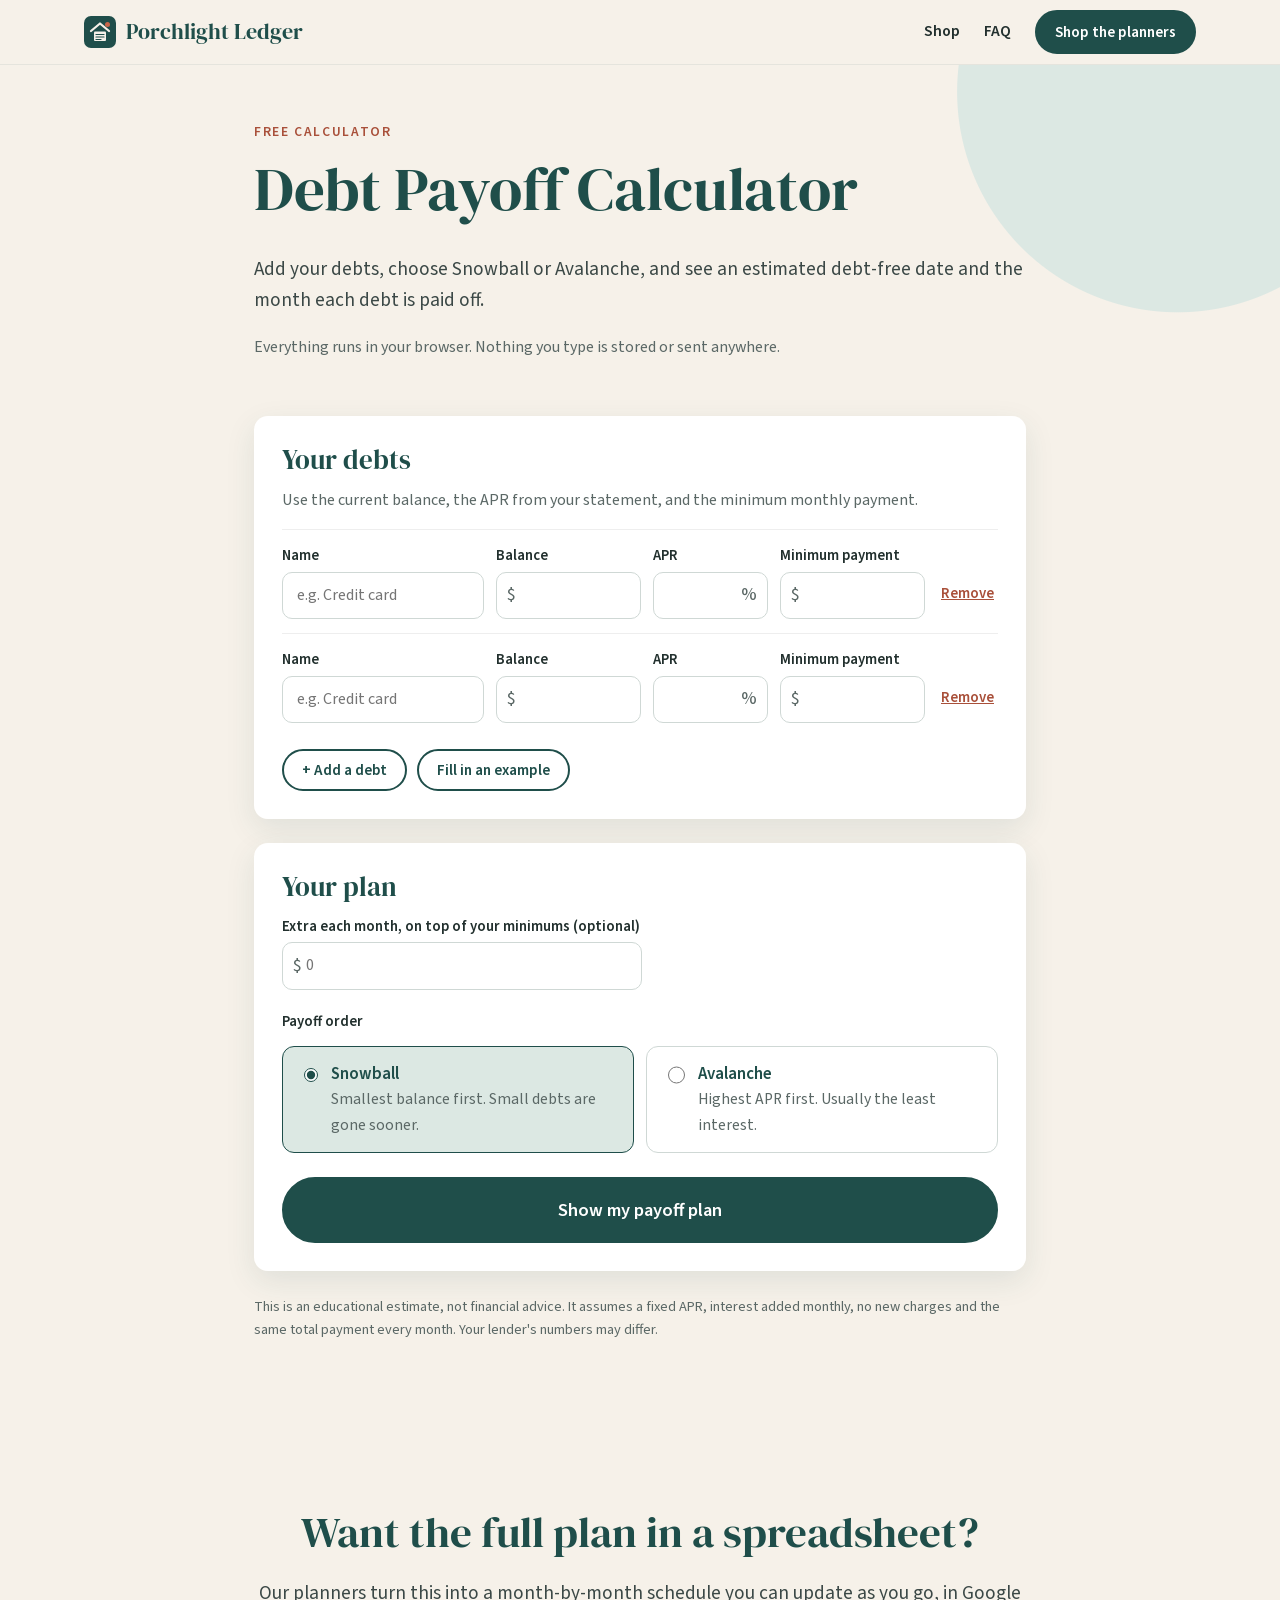
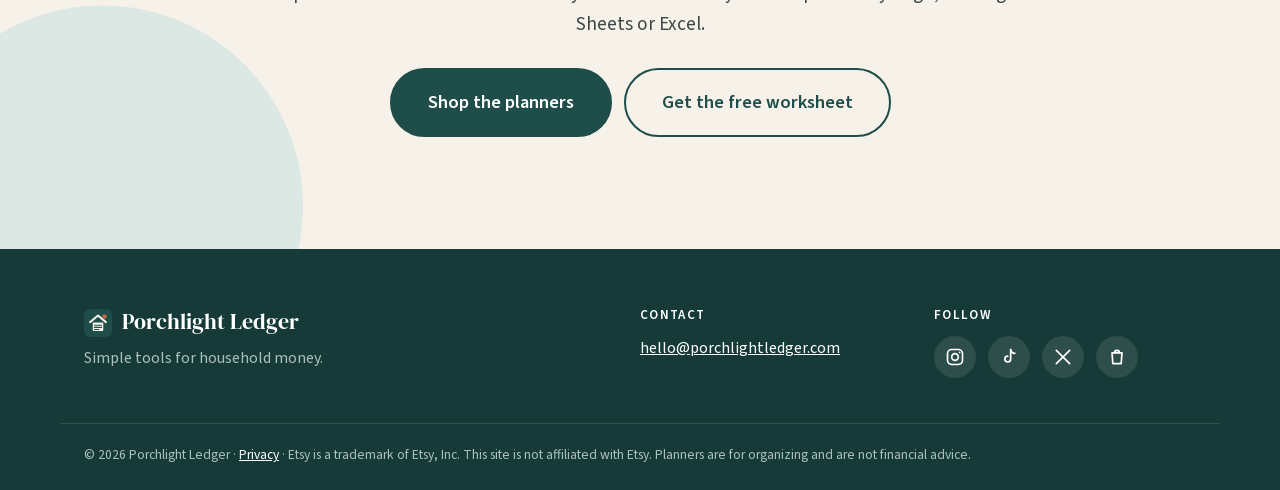
==== debt-planner/index.html @ ab299b79 "Add debt payoff calculator page (preview only, noindex, not linked) with tests" ====
<!doctype html>
<html lang="en">
<head>
<meta charset="utf-8">
<meta name="viewport" content="width=device-width, initial-scale=1">
<meta name="robots" content="noindex, nofollow">
<title>Free Debt Payoff Calculator: Snowball or Avalanche | Porchlight Ledger</title>
<meta name="description" content="Add your debts, pick Snowball or Avalanche, and see an estimated debt-free date, interest saved and the month each debt is paid off. Runs in your browser; nothing is stored or sent.">
<meta name="theme-color" content="#1F4E4A">
<link rel="icon" href="../favicon.svg" type="image/svg+xml">
<link rel="icon" href="../favicon.ico" sizes="32x32">
<link rel="apple-touch-icon" href="../apple-touch-icon.png">
<meta property="og:type" content="website">
<meta property="og:site_name" content="Porchlight Ledger">
<meta property="og:title" content="Free Debt Payoff Calculator | Porchlight Ledger">
<meta property="og:description" content="See an estimated debt-free date with the Snowball or Avalanche method. Runs in your browser; nothing is stored or sent.">
<meta property="og:image" content="https://porchlightledger.com/img/og-image.jpg">
<meta name="twitter:card" content="summary_large_image">
<link rel="preload" href="../fonts/dm-serif-display.woff" as="font" type="font/woff" crossorigin>
<link rel="stylesheet" href="../styles.css">
<link rel="stylesheet" href="planner.css">
</head>
<body>
<a class="skip" href="#main">Skip to content</a>
<header class="site-header">
  <div class="wrap nav">
    <a class="brand" href="../" aria-label="Porchlight Ledger home"><img src="../favicon.svg" alt="" width="32" height="32"> Porchlight Ledger</a>
    <nav aria-label="Main">
      <a href="../#shop">Shop</a>
      <a href="../#faq">FAQ</a>
      <a class="btn btn-small" href="https://www.etsy.com/shop/PorchlightLedger" target="_blank" rel="noopener">Shop the planners</a>
    </nav>
  </div>
</header>

<main id="main">
<section class="dp-hero">
  <div class="wrap narrow">
    <p class="eyebrow">Free calculator</p>
    <h1>Debt Payoff Calculator</h1>
    <p class="lead">Add your debts, choose Snowball or Avalanche, and see an estimated debt-free date and the month each debt is paid off.</p>
    <p class="muted dp-privacy">Everything runs in your browser. Nothing you type is stored or sent anywhere.</p>
  </div>
</section>

<section class="dp-tool">
  <div class="wrap narrow">
    <form id="dp-form" novalidate>
      <fieldset class="dp-card">
        <legend><h2>Your debts</h2></legend>
        <p class="muted dp-help">Use the current balance, the APR from your statement, and the minimum monthly payment.</p>
        <div id="dp-errors" class="dp-errors" role="alert" tabindex="-1" hidden></div>
        <div id="dp-rows"></div>
        <div class="dp-row-actions">
          <button type="button" class="btn btn-ghost btn-small" id="dp-add">+ Add a debt</button>
          <button type="button" class="btn btn-ghost btn-small" id="dp-example">Fill in an example</button>
        </div>
      </fieldset>

      <fieldset class="dp-card">
        <legend><h2>Your plan</h2></legend>
        <div class="dp-field dp-extra">
          <label for="dp-extra">Extra each month, on top of your minimums (optional)</label>
          <div class="dp-money"><span aria-hidden="true">$</span><input id="dp-extra" name="extra" type="number" inputmode="decimal" min="0" step="0.01" placeholder="0"></div>
          <p class="dp-err" id="dp-extra-err" hidden></p>
        </div>
        <div class="dp-methods" role="radiogroup" aria-labelledby="dp-method-label">
          <p id="dp-method-label" class="dp-label">Payoff order</p>
          <label class="dp-method"><input type="radio" name="method" value="snowball" checked> <span><strong>Snowball</strong><br>Smallest balance first. Small debts are gone sooner.</span></label>
          <label class="dp-method"><input type="radio" name="method" value="avalanche"> <span><strong>Avalanche</strong><br>Highest APR first. Usually the least interest.</span></label>
        </div>
        <button type="submit" class="btn btn-big dp-submit">Show my payoff plan</button>
      </fieldset>
    </form>

    <div id="dp-results" class="dp-results" aria-live="polite" tabindex="-1"></div>
    <p class="fine-print">This is an educational estimate, not financial advice. It assumes a fixed APR, interest added monthly, no new charges and the same total payment every month. Your lender's numbers may differ.</p>
  </div>
</section>

<section class="final">
  <div class="wrap narrow center">
    <h2>Want the full plan in a spreadsheet?</h2>
    <p class="lead">Our planners turn this into a month-by-month schedule you can update as you go, in Google Sheets or Excel.</p>
    <div class="cta-row dp-cta">
      <a class="btn btn-big" href="https://www.etsy.com/shop/PorchlightLedger" target="_blank" rel="noopener">Shop the planners</a>
      <a class="btn btn-ghost btn-big" href="https://porchlight-ledger.kit.com/16208810d1" target="_blank" rel="noopener">Get the free worksheet</a>
    </div>
  </div>
</section>
</main>

<footer class="site-footer">
  <div class="wrap foot-grid">
    <div>
      <p class="brand"><img src="../favicon.svg" alt="" width="28" height="28"> Porchlight Ledger</p>
      <p class="muted-light">Simple tools for household money.</p>
    </div>
    <div>
      <p class="foot-h">Contact</p>
      <p><a href="mailto:hello@porchlightledger.com">hello@porchlightledger.com</a></p>
    </div>
    <div>
      <p class="foot-h">Follow</p>
      <ul class="social">
        <li><a href="https://www.instagram.com/porchlightledger/" target="_blank" rel="noopener" aria-label="Instagram"><svg viewBox="0 0 24 24" aria-hidden="true"><rect x="3" y="3" width="18" height="18" rx="5"/><circle cx="12" cy="12" r="4"/><circle cx="17.5" cy="6.5" r="1" class="fill"/></svg></a></li>
        <li><a href="https://www.tiktok.com/@joshuawildman4" target="_blank" rel="noopener" aria-label="TikTok"><svg viewBox="0 0 24 24" aria-hidden="true"><path d="M14 3v11.5a3.5 3.5 0 1 1-3.5-3.5"/><path d="M14 3c.5 2.8 2.4 4.5 5 4.7"/></svg></a></li>
        <li><a href="https://x.com/JoshuaWildman7" target="_blank" rel="noopener" aria-label="X"><svg viewBox="0 0 24 24" aria-hidden="true"><path d="M4 4l16 16M20 4L4 20"/></svg></a></li>
        <li><a href="https://www.etsy.com/shop/PorchlightLedger" target="_blank" rel="noopener" aria-label="Etsy shop"><svg viewBox="0 0 24 24" aria-hidden="true"><path d="M6 7h12l-1 13H7z"/><path d="M9 7a3 3 0 0 1 6 0"/></svg></a></li>
      </ul>
    </div>
  </div>
  <div class="wrap foot-bottom">
    <p>© 2026 Porchlight Ledger · <a href="../privacy.html">Privacy</a> · Etsy is a trademark of Etsy, Inc. This site is not affiliated with Etsy. Planners are for organizing and are not financial advice.</p>
  </div>
</footer>
<script src="payoff.js"></script>
<script src="planner.js"></script>
</body>
</html>
---- styles.css ----
@font-face{font-family:"DM Serif Display";src:url(fonts/dm-serif-display.woff) format("woff");font-display:swap}
@font-face{font-family:"Source Sans Pro";src:url(fonts/source-sans-400.woff) format("woff");font-weight:400;font-display:swap}
@font-face{font-family:"Source Sans Pro";src:url(fonts/source-sans-600.woff) format("woff");font-weight:600;font-display:swap}
:root{--teal:#1F4E4A;--teal-d:#163a37;--sage:#DCE8E3;--sand:#F6F1E9;--terra:#C8664B;--terra-d:#ad5239;--terra-text:#A9503A;--ink:#22302e;--muted:#5b6866;--white:#fff;--r:14px;--shadow:0 10px 30px rgba(31,78,74,.10)}
*{box-sizing:border-box}
html{scroll-behavior:smooth;scroll-padding-top:72px}
body{margin:0;font:400 18px/1.6 "Source Sans Pro",system-ui,-apple-system,"Segoe UI",Arial,sans-serif;color:var(--ink);background:var(--sand)}
img{max-width:100%;height:auto;display:block}
a{color:var(--teal)}
h1,h2,h3,h4{font-family:"DM Serif Display",Georgia,serif;font-weight:400;color:var(--teal);line-height:1.15;margin:0 0 .5em}
h1{font-size:clamp(2.4rem,5.5vw,3.8rem)}
h2{font-size:clamp(1.9rem,4vw,2.7rem)}
h3{font-size:1.35rem}
p{margin:0 0 1em}
.wrap{max-width:1160px;margin:0 auto;padding:0 24px}
.narrow{max-width:820px}
.center{text-align:center}
.muted{color:var(--muted)}
section{padding:88px 0}
.skip{position:absolute;left:-999px}.skip:focus{left:16px;top:16px;background:#fff;padding:8px 12px;z-index:99}
.sr{position:absolute;width:1px;height:1px;overflow:hidden;clip:rect(0 0 0 0)}
.eyebrow{font-weight:600;letter-spacing:.12em;text-transform:uppercase;color:var(--terra-text);font-size:.85rem;margin-bottom:.8em}
.eyebrow.light{color:#f3c7b8}
.lead{font-size:1.2rem;color:#3b4846}
.section-lead{font-size:1.15rem;color:var(--muted);max-width:640px;margin-bottom:40px}
/* buttons */
.btn{display:inline-block;background:var(--teal);color:#fff;text-decoration:none;font-weight:600;padding:14px 26px;border-radius:999px;border:2px solid var(--teal);transition:background .2s,transform .2s;cursor:pointer;font-size:1rem;font-family:inherit}
.btn:hover{background:var(--teal-d);transform:translateY(-1px)}
.btn:focus-visible,input:focus-visible,a:focus-visible{outline:3px solid var(--terra);outline-offset:2px}
.btn-ghost{background:transparent;color:var(--teal)}
.btn-ghost:hover{background:var(--sage)}
.btn-warm{background:var(--terra);border-color:var(--terra)}
.btn-warm:hover{background:var(--terra-d)}
.btn-small{padding:8px 18px;font-size:.95rem}
.btn-big{padding:18px 36px;font-size:1.15rem}
/* header */
.site-header{position:sticky;top:0;z-index:10;background:rgba(246,241,233,.94);backdrop-filter:blur(8px);border-bottom:1px solid rgba(31,78,74,.08)}
.nav{display:flex;align-items:center;justify-content:space-between;height:64px}
.brand{display:flex;align-items:center;gap:10px;font-family:"DM Serif Display",Georgia,serif;font-size:1.35rem;color:var(--teal);text-decoration:none;margin:0}
nav{display:flex;align-items:center;gap:24px}
nav a:not(.btn){text-decoration:none;font-weight:600;font-size:.98rem;color:var(--ink)}
nav a:not(.btn):hover{color:var(--terra)}
/* hero */
.hero{padding:72px 0 88px;background:radial-gradient(circle at 92% 8%,var(--sage) 0 260px,transparent 261px)}
.hero-grid{display:grid;grid-template-columns:1.05fr 1fr;gap:56px;align-items:center}
.hero-img{border-radius:var(--r);box-shadow:var(--shadow)}
.cta-row{display:flex;flex-wrap:wrap;gap:12px;margin:28px 0 24px}
.ticks{list-style:none;padding:0;margin:0;display:flex;flex-wrap:wrap;gap:8px 22px;color:var(--muted);font-size:1rem}
.ticks li::before{content:"✓";color:var(--terra);font-weight:600;margin-right:6px}
/* problem */
.problem{background:#fff}
.problem .lead{max-width:700px}
.pain-grid{display:grid;grid-template-columns:repeat(3,1fr);gap:20px;margin:36px 0}
.pain{background:var(--sand);border-radius:var(--r);padding:24px;border-top:4px solid var(--terra)}
.pain h3{font-size:1.2rem}
.pain p{margin:0;color:var(--muted);font-size:1rem}
.bridge{font-family:"DM Serif Display",Georgia,serif;font-size:1.45rem;color:var(--teal);margin:0}
/* product cards */
.grid{display:grid;grid-template-columns:repeat(3,1fr);gap:28px}
.card{background:#fff;border-radius:var(--r);overflow:hidden;box-shadow:var(--shadow);display:flex;flex-direction:column;transition:transform .2s}
.card:hover{transform:translateY(-3px)}
.card img{aspect-ratio:4/3;object-fit:cover;width:100%}
.card-body{padding:20px 22px 22px;display:flex;flex-direction:column;flex:1}
.card-body p{color:var(--muted);font-size:1rem;flex:1}
.card-foot{display:flex;align-items:center;justify-content:space-between;gap:12px}
.price{font-weight:600;color:var(--terra-text);font-size:1.2rem}
.price.big{font-size:2.2rem;font-family:"DM Serif Display",Georgia,serif}
.more-title{margin:64px 0 20px;font-size:1.6rem}
.mini-grid{display:grid;grid-template-columns:repeat(4,1fr);gap:18px}
.mini{background:#fff;border-radius:12px;overflow:hidden;text-decoration:none;color:var(--ink);display:grid;grid-template-columns:1fr auto;align-items:center;gap:4px 10px;padding-bottom:14px;box-shadow:0 4px 14px rgba(31,78,74,.07)}
.mini img{grid-column:1/-1;aspect-ratio:4/3;object-fit:cover;width:100%;margin-bottom:8px}
.mini-name{padding-left:14px;font-weight:600;font-size:.95rem;line-height:1.3}
.mini .price{padding-right:14px;font-size:1rem}
.mini:hover .mini-name{color:var(--terra)}
/* bundle */
.bundle{background:var(--sage)}
.bundle-grid{display:grid;grid-template-columns:1fr 1fr;gap:56px;align-items:center}
.bundle img{border-radius:var(--r);box-shadow:var(--shadow);border:6px solid #fff}
.badge{display:inline-block;background:var(--terra-text);color:#fff;font-weight:600;font-size:.85rem;letter-spacing:.08em;text-transform:uppercase;padding:6px 14px;border-radius:999px}
.bundle .ticks{flex-direction:column;margin:0 0 20px;color:var(--ink)}
.bundle-price{display:flex;align-items:baseline;gap:14px;margin-bottom:20px}
.save{font-weight:600;color:var(--teal);background:#fff;padding:4px 12px;border-radius:999px;font-size:.95rem}
/* how */
.how h2{text-align:center}
.steps{list-style:none;padding:0;margin:40px 0 24px;display:grid;grid-template-columns:repeat(3,1fr);gap:28px;counter-reset:s}
.steps li{background:#fff;border-radius:var(--r);padding:32px 26px;box-shadow:var(--shadow);text-align:center}
.steps p{color:var(--muted);font-size:1rem;margin:0}
.num{display:inline-grid;place-items:center;width:48px;height:48px;border-radius:50%;background:var(--sage);color:var(--teal);font-family:"DM Serif Display",Georgia,serif;font-size:1.5rem;margin-bottom:14px}
.steps li:nth-child(3) .num{background:#fff3b0}
/* free */
.free{background:var(--teal);color:#e8f0ee}
.free h2{color:#fff}
.free-box{text-align:center}
.signup{display:flex;gap:10px;max-width:560px;margin:28px auto 14px}
.signup input{flex:1;min-width:0;padding:14px 20px;border-radius:999px;border:0;font:inherit;font-size:1rem}
.fine{font-size:.88rem;color:#b9cdc8}
.free a{color:#fff}
/* final */
.final{background:radial-gradient(circle at 8% 90%,var(--sage) 0 200px,transparent 201px)}
.final .lead{margin-bottom:28px}
/* footer */
.site-footer{background:var(--teal-d);color:#d5e2df;padding:56px 0 24px;font-size:1rem}
.site-footer a{color:#fff}
.site-footer .brand{color:#fff;margin-bottom:6px}
.foot-grid{display:grid;grid-template-columns:2fr 1fr 1fr;gap:32px}
.foot-h{font-weight:600;color:#fff;text-transform:uppercase;letter-spacing:.1em;font-size:.82rem;margin-bottom:10px}
.muted-light{color:#a9c0bb}
.social{list-style:none;padding:0;margin:0;display:flex;gap:12px}
.social a{display:grid;place-items:center;width:42px;height:42px;border-radius:50%;background:rgba(255,255,255,.1)}
.social a:hover{background:var(--terra)}
.social svg{width:20px;height:20px;fill:none;stroke:#fff;stroke-width:2;stroke-linecap:round;stroke-linejoin:round}
.social svg .fill{fill:#fff;stroke:none}
.foot-bottom{border-top:1px solid rgba(255,255,255,.12);margin-top:36px;padding-top:20px;font-size:.85rem;color:#a9c0bb}
.foot-bottom p{margin:0}
/* legal page */
.legal{padding:56px 0 80px}
.legal h1{font-size:2.6rem}.legal h2{font-size:1.5rem;margin-top:1.6em}
/* responsive */
@media (max-width:960px){.grid{grid-template-columns:repeat(2,1fr)}.mini-grid{grid-template-columns:repeat(2,1fr)}}
@media (max-width:820px){
 section{padding:64px 0}
 .hero-grid,.bundle-grid{grid-template-columns:1fr;gap:36px}
 .pain-grid,.steps{grid-template-columns:1fr}
 .foot-grid{grid-template-columns:1fr}
 nav a:not(.btn){display:none}
}
@media (max-width:560px){body{font-size:17px}.grid{grid-template-columns:1fr}.signup{flex-direction:column}.signup .btn{width:100%}.brand{font-size:1.15rem}}
@media (prefers-reduced-motion:reduce){html{scroll-behavior:auto}*{transition:none!important}}
/* planner finder */
.fit-grid{display:grid;grid-template-columns:repeat(4,1fr);gap:20px;margin-bottom:32px}
.fit{background:#fff;border-radius:var(--r);padding:24px;box-shadow:var(--shadow);border-top:4px solid var(--teal)}
.fit h3{font-size:1.2rem}
.fit p{color:var(--muted);font-size:1rem}
.fit ul{list-style:none;padding:0;margin:0;font-size:1rem}
.fit li{padding:6px 0;border-top:1px solid #eee;display:flex;justify-content:space-between;gap:8px}
.fit a{font-weight:600;text-decoration:none}.fit a:hover{color:var(--terra)}
.price-inline{color:var(--terra-text);font-weight:600;white-space:nowrap}
/* shop */
.shop{background:#fff}
.shop-group{font-size:1.6rem;margin:48px 0 20px;display:flex;align-items:center;gap:10px}
.shop-group:first-of-type{margin-top:8px}
.count{font-family:"Source Sans Pro",sans-serif;font-size:.9rem;font-weight:600;background:var(--sage);color:var(--teal);border-radius:999px;padding:2px 10px}
.shop .card{background:var(--sand);box-shadow:none;border:1px solid rgba(31,78,74,.1)}
.card-img{position:relative;display:block}
.tag{position:absolute;top:12px;right:12px;background:var(--terra-text);color:#fff;font-weight:600;font-size:.8rem;letter-spacing:.06em;text-transform:uppercase;padding:4px 12px;border-radius:999px}
.card-head{display:flex;justify-content:space-between;align-items:baseline;gap:12px}
.card-head h4{margin-bottom:.35em}
.card-actions{display:flex;flex-wrap:wrap;gap:8px}
.card-actions .btn{flex:1 1 auto;text-align:center}
.btn-disabled,.btn-disabled:hover{background:#e7e3dc;border-color:#e7e3dc;color:#7a7f7d;cursor:not-allowed;transform:none}
@media (max-width:960px){.fit-grid{grid-template-columns:repeat(2,1fr)}}
@media (max-width:560px){.fit-grid{grid-template-columns:1fr}}
.card-wide{grid-column:1/-1;flex-direction:row}
.card-wide .card-img{flex:0 0 46%}
.card-wide .card-img img{height:100%}
.card-wide .card-body{justify-content:center;padding:32px 36px}
.card-wide h4{font-size:1.8rem}
.card-wide .card-body p{flex:0 0 auto;font-size:1.1rem}
.card-wide .card-actions{max-width:460px}
@media (max-width:820px){.card-wide{flex-direction:column}.card-wide h4{font-size:1.35rem}.card-wide .card-body{padding:20px 22px 22px}}

h4{font-size:1.35rem}
.ticks-col{flex-direction:column;margin:0 0 20px;color:var(--ink)}
/* seasonal */
.seasonal{background:#fff;padding:72px 0}
.seasonal-grid{display:grid;grid-template-columns:1fr 1fr;gap:56px;align-items:center}
.seasonal img{border-radius:var(--r);box-shadow:var(--shadow)}
/* included strip */
.included-title{font-size:1.6rem;margin:56px 0 20px}
.included-grid{display:grid;grid-template-columns:repeat(3,1fr);gap:24px;margin-bottom:36px}
.included-grid figure{margin:0}
.included-grid img{border-radius:12px;box-shadow:var(--shadow)}
.included-grid figcaption{display:flex;justify-content:space-between;gap:8px;margin-top:10px;font-size:1rem}
.included-grid figcaption a{font-weight:600;text-decoration:none}
/* faq */
.faq details{background:#fff;border-radius:12px;margin:0 0 12px;box-shadow:0 4px 14px rgba(31,78,74,.06)}
.faq summary{cursor:pointer;padding:18px 22px;font-weight:600;color:var(--teal);list-style:none;position:relative;padding-right:48px}
.faq summary::-webkit-details-marker{display:none}
.faq summary::after{content:"+";position:absolute;right:22px;top:14px;font-size:1.4rem;color:var(--terra-text)}
.faq details[open] summary::after{content:"\2212"}
.faq details p{padding:0 22px 18px;margin:0;color:var(--muted)}
/* free with preview */
.free-grid{display:grid;grid-template-columns:320px 1fr;gap:56px;align-items:center;max-width:980px}
.free-img{border-radius:8px;box-shadow:0 14px 40px rgba(0,0,0,.25);transform:rotate(-2deg);background:#fff}
.free-grid .signup{margin:24px 0 14px}
@media (max-width:820px){.seasonal-grid,.free-grid{grid-template-columns:1fr;gap:32px}.included-grid{grid-template-columns:1fr}.free-img{max-width:260px;margin:0 auto}.free-grid{text-align:center}}
---- debt-planner/planner.css ----
.dp-hero{padding:56px 0 24px;background:radial-gradient(circle at 92% 8%,var(--sage) 0 220px,transparent 221px)}
.dp-privacy{font-size:1rem}
.dp-tool{padding:16px 0 64px}
.dp-card{background:#fff;border:0;border-radius:var(--r);box-shadow:var(--shadow);padding:28px;margin:0 0 24px;min-width:0}
fieldset.dp-card legend{float:left;width:100%;padding:0;margin:0 0 4px}
fieldset.dp-card legend h2,.dp-card h2{font-size:1.7rem;margin:0 0 .3em}
fieldset.dp-card legend+*{clear:both}
.dp-help{font-size:1rem}
.dp-row{display:grid;grid-template-columns:1.4fr 1fr .8fr 1fr auto;gap:12px;align-items:start;padding:14px 0;border-top:1px solid #eee}
.dp-field label,.dp-label{display:block;font-weight:600;font-size:.92rem;margin:0 0 4px;color:var(--ink)}
.dp-money{display:flex;align-items:center;border:1.5px solid #cfd8d5;border-radius:10px;background:#fff;padding:0 10px}
.dp-money:focus-within{border-color:var(--teal);outline:3px solid rgba(31,78,74,.2)}
.dp-money span{color:var(--muted)}
.dp-money input{border:0;outline:0;font:inherit;font-size:1rem;padding:10px 4px;width:100%;min-width:0;background:transparent}
.dp-money:has(input[aria-invalid=true]){border-color:#b3261e}
.dp-err{color:#b3261e;font-size:.85rem;margin:4px 0 0}
.dp-remove{margin-top:28px;background:none;border:0;color:var(--terra-text);font:inherit;font-weight:600;font-size:.92rem;cursor:pointer;padding:10px 4px;text-decoration:underline}
.dp-row-actions{display:flex;flex-wrap:wrap;gap:10px;margin-top:12px}
.dp-errors{background:#fdecea;color:#7a1c16;border-radius:10px;padding:12px 16px;margin:8px 0;font-weight:600}
.dp-extra{max-width:360px;margin-bottom:20px}
.dp-methods{display:grid;grid-template-columns:1fr 1fr;gap:12px;margin-bottom:24px}
.dp-methods .dp-label{grid-column:1/-1;margin:0}
.dp-method{display:flex;gap:10px;align-items:flex-start;border:1.5px solid #cfd8d5;border-radius:12px;padding:14px 16px;cursor:pointer;font-size:.98rem;color:var(--muted)}
.dp-method strong{color:var(--teal);font-size:1.05rem}
.dp-method input{margin-top:5px;accent-color:var(--teal);width:18px;height:18px}
.dp-method:has(input:checked){border-color:var(--teal);background:var(--sage)}
.dp-submit{width:100%}
.dp-results:focus{outline:none}
.dp-warn{background:#fff6dc;border-left:5px solid #c99a1e;border-radius:10px;padding:14px 18px;margin:0 0 20px;font-size:1rem}
.dp-summary h2{font-size:2.1rem}
.dp-stats{display:grid;grid-template-columns:repeat(3,1fr);gap:14px;margin:20px 0 12px}
.dp-stats div{background:var(--sand);border-radius:12px;padding:14px 16px}
.dp-stats dt{font-size:.88rem;color:var(--muted);font-weight:600}
.dp-stats dd{margin:4px 0 0;font-family:"DM Serif Display",Georgia,serif;font-size:1.7rem;color:var(--teal)}
.dp-note{font-size:.95rem;margin:0}
.dp-list{list-style:none;margin:8px 0 0;padding:0}
.dp-list li{padding:14px 0;border-top:1px solid #eee}
.dp-li-head{display:flex;justify-content:space-between;gap:12px;flex-wrap:wrap;font-weight:600}
.dp-li-when{color:var(--teal)}
.dp-bar{height:12px;background:var(--sage);border-radius:999px;margin:8px 0 6px;overflow:hidden}
.dp-bar span{display:block;height:100%;background:linear-gradient(90deg,var(--teal),#2f6f69);border-radius:999px}
.dp-li-sub{font-size:.9rem;margin:0}
.fine-print{font-size:.9rem;color:var(--muted);margin-top:8px}
.dp-cta{justify-content:center}
@media (max-width:820px){
 .dp-row{grid-template-columns:1fr 1fr;gap:10px}
 .dp-row .dp-field:first-child{grid-column:1/-1}
 .dp-remove{margin-top:0;grid-column:1/-1;justify-self:start}
 .dp-methods,.dp-stats{grid-template-columns:1fr}
 .dp-card{padding:20px}
}
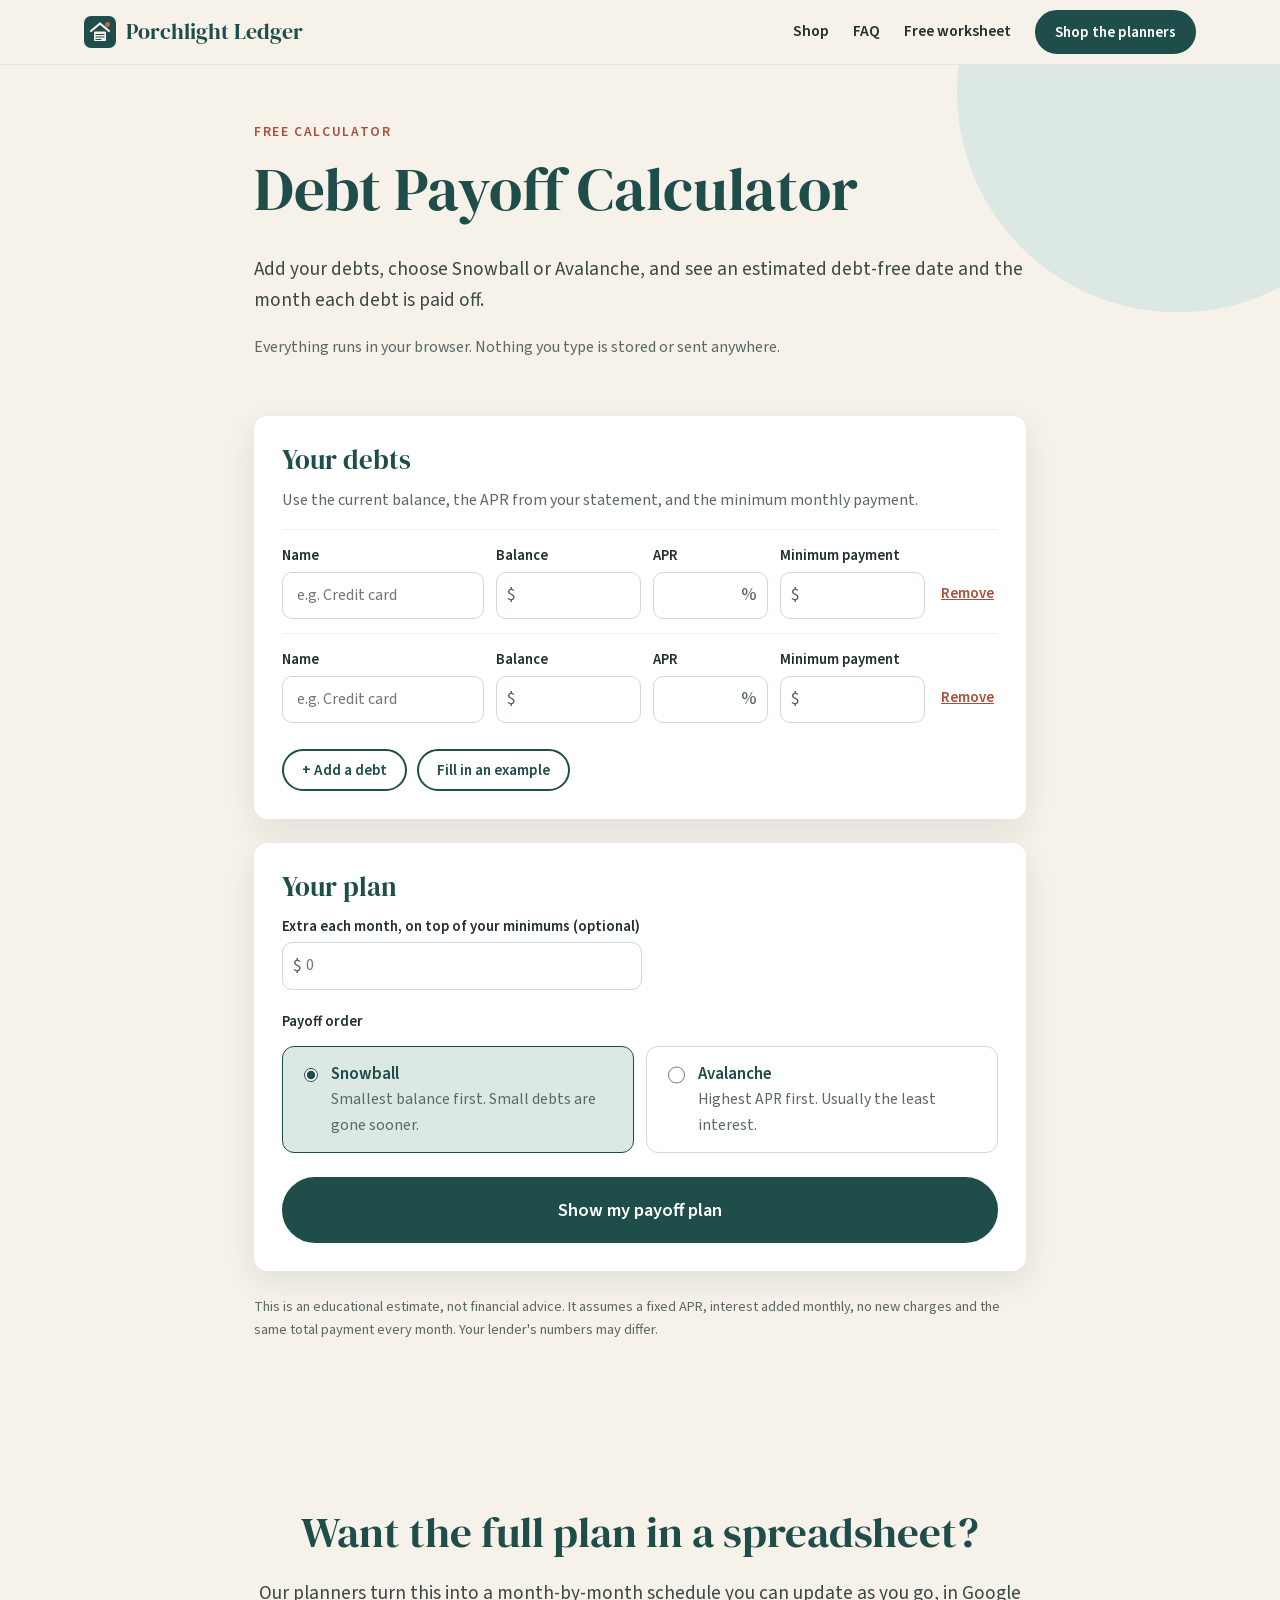
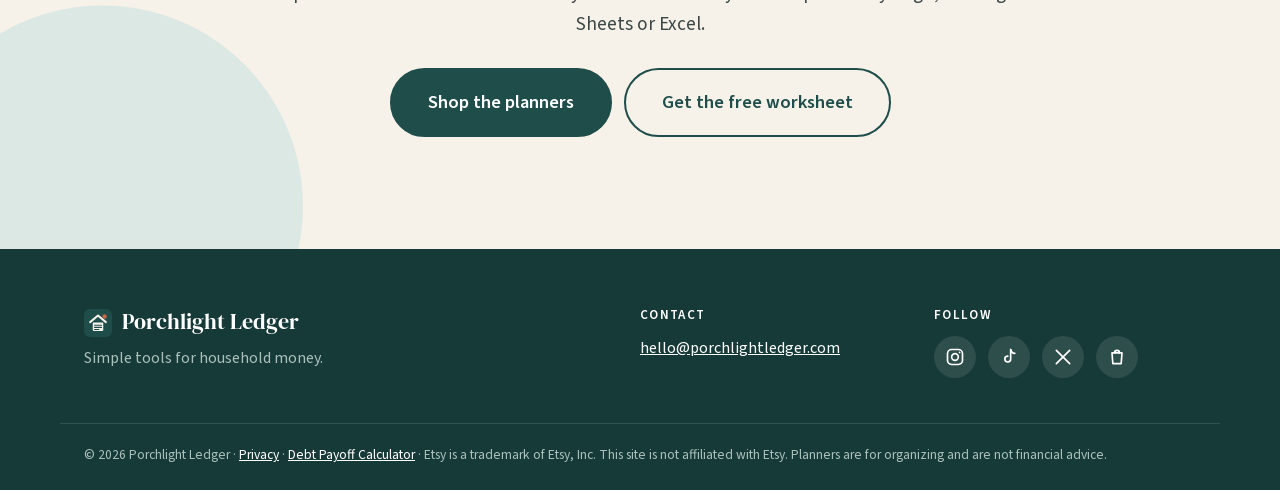
==== commit 42df82d7: "Debt Payoff Calculator live: indexable, live nav links, sitemap, home and footer links" ====
--- a/debt-planner/index.html
+++ b/debt-planner/index.html
@@ -3,9 +3,9 @@
 <head>
 <meta charset="utf-8">
 <meta name="viewport" content="width=device-width, initial-scale=1">
-<meta name="robots" content="noindex, nofollow">
 <title>Free Debt Payoff Calculator: Snowball or Avalanche | Porchlight Ledger</title>
 <meta name="description" content="Add your debts, pick Snowball or Avalanche, and see an estimated debt-free date, interest saved and the month each debt is paid off. Runs in your browser; nothing is stored or sent.">
+<link rel="canonical" href="https://porchlightledger.com/debt-planner/">
 <meta name="theme-color" content="#1F4E4A">
 <link rel="icon" href="../favicon.svg" type="image/svg+xml">
 <link rel="icon" href="../favicon.ico" sizes="32x32">
@@ -14,6 +14,7 @@
 <meta property="og:site_name" content="Porchlight Ledger">
 <meta property="og:title" content="Free Debt Payoff Calculator | Porchlight Ledger">
 <meta property="og:description" content="See an estimated debt-free date with the Snowball or Avalanche method. Runs in your browser; nothing is stored or sent.">
+<meta property="og:url" content="https://porchlightledger.com/debt-planner/">
 <meta property="og:image" content="https://porchlightledger.com/img/og-image.jpg">
 <meta name="twitter:card" content="summary_large_image">
 <link rel="preload" href="../fonts/dm-serif-display.woff" as="font" type="font/woff" crossorigin>
@@ -24,10 +25,11 @@
 <a class="skip" href="#main">Skip to content</a>
 <header class="site-header">
   <div class="wrap nav">
-    <a class="brand" href="../" aria-label="Porchlight Ledger home"><img src="../favicon.svg" alt="" width="32" height="32"> Porchlight Ledger</a>
+    <a class="brand" href="/" aria-label="Porchlight Ledger home"><img src="../favicon.svg" alt="" width="32" height="32"> Porchlight Ledger</a>
     <nav aria-label="Main">
-      <a href="../#shop">Shop</a>
-      <a href="../#faq">FAQ</a>
+      <a href="/#shop">Shop</a>
+      <a href="/#faq">FAQ</a>
+      <a href="/#free">Free worksheet</a>
       <a class="btn btn-small" href="https://www.etsy.com/shop/PorchlightLedger" target="_blank" rel="noopener">Shop the planners</a>
     </nav>
   </div>
@@ -111,7 +113,7 @@
     </div>
   </div>
   <div class="wrap foot-bottom">
-    <p>© 2026 Porchlight Ledger · <a href="../privacy.html">Privacy</a> · Etsy is a trademark of Etsy, Inc. This site is not affiliated with Etsy. Planners are for organizing and are not financial advice.</p>
+    <p>© 2026 Porchlight Ledger · <a href="/privacy.html">Privacy</a> · <a href="/debt-planner/">Debt Payoff Calculator</a> · Etsy is a trademark of Etsy, Inc. This site is not affiliated with Etsy. Planners are for organizing and are not financial advice.</p>
   </div>
 </footer>
 <script src="payoff.js"></script>
--- a/styles.css
+++ b/styles.css
@@ -184,3 +184,5 @@
 .free-img{border-radius:8px;box-shadow:0 14px 40px rgba(0,0,0,.25);transform:rotate(-2deg);background:#fff}
 .free-grid .signup{margin:24px 0 14px}
 @media (max-width:820px){.seasonal-grid,.free-grid{grid-template-columns:1fr;gap:32px}.included-grid{grid-template-columns:1fr}.free-img{max-width:260px;margin:0 auto}.free-grid{text-align:center}}
+.calc-note{text-align:center;color:var(--muted);font-size:1.02rem;margin:-8px auto 0;max-width:640px}
+.calc-note a{font-weight:600}
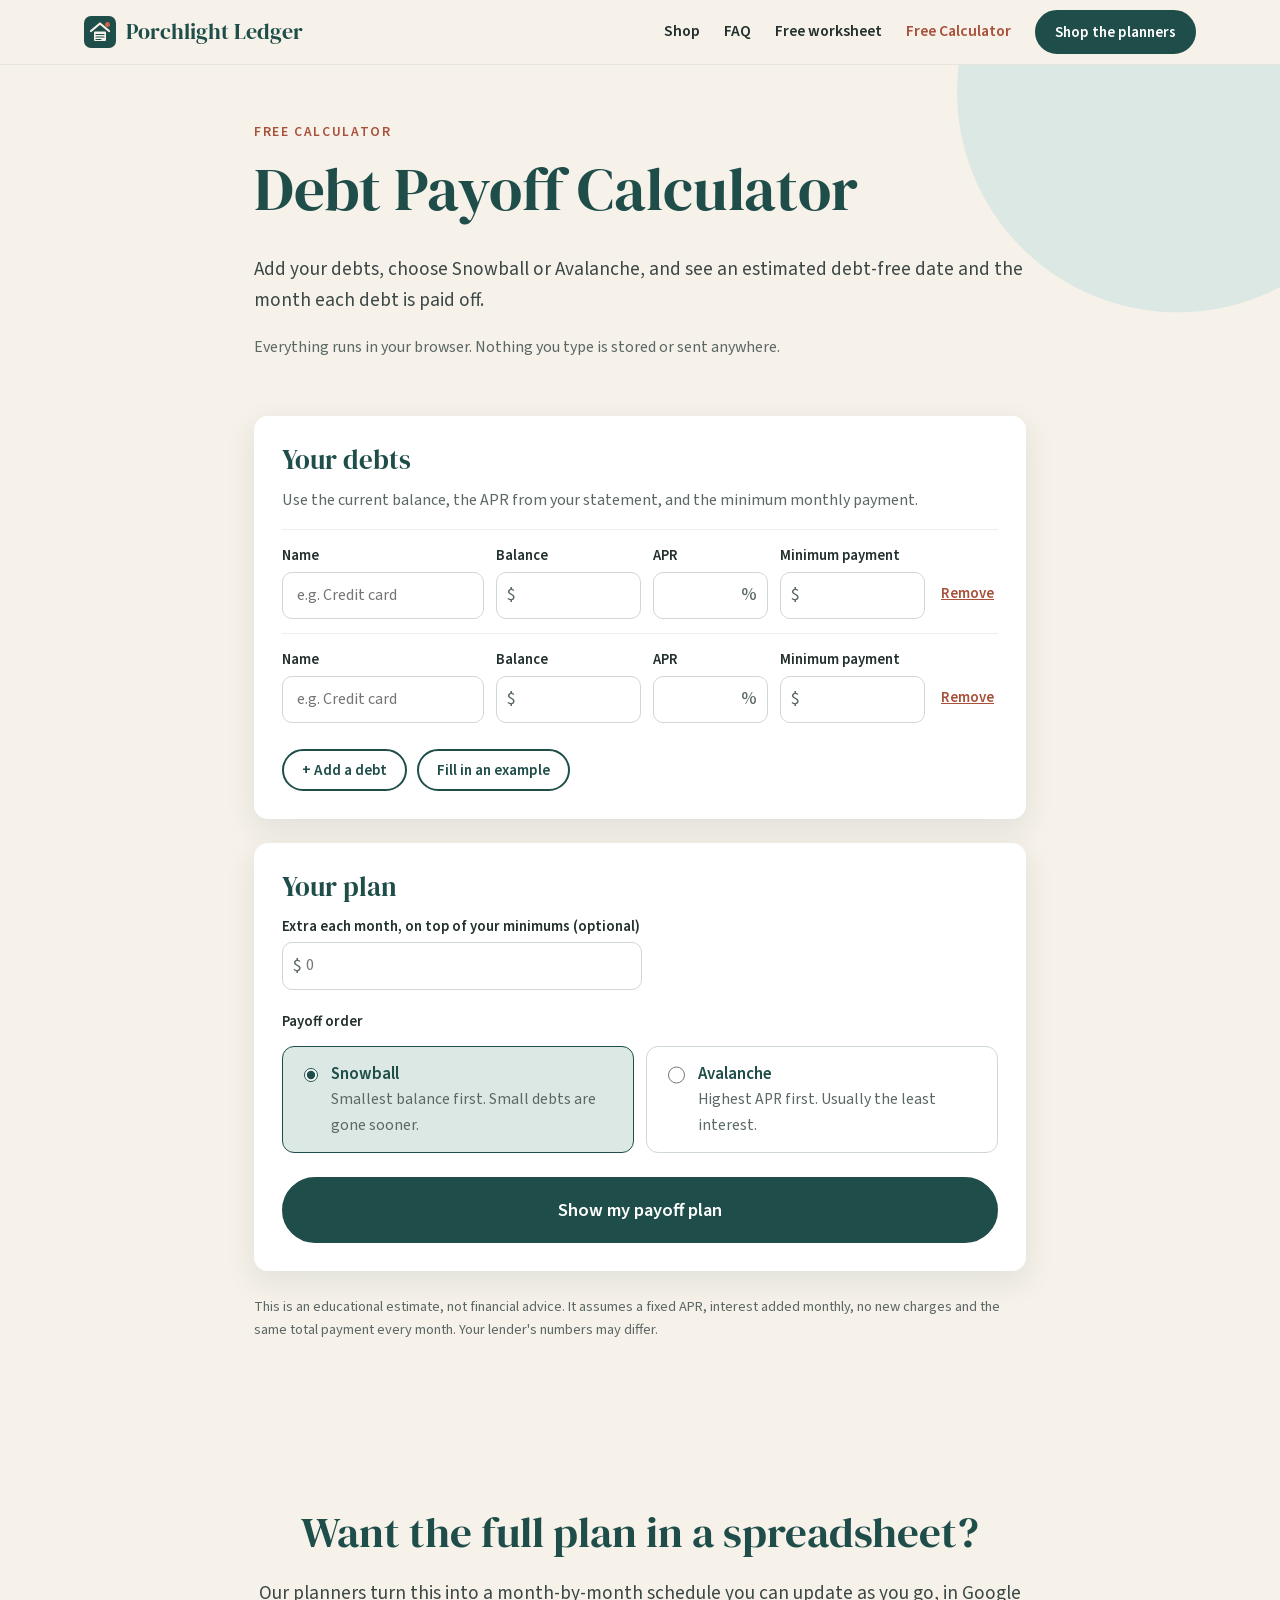
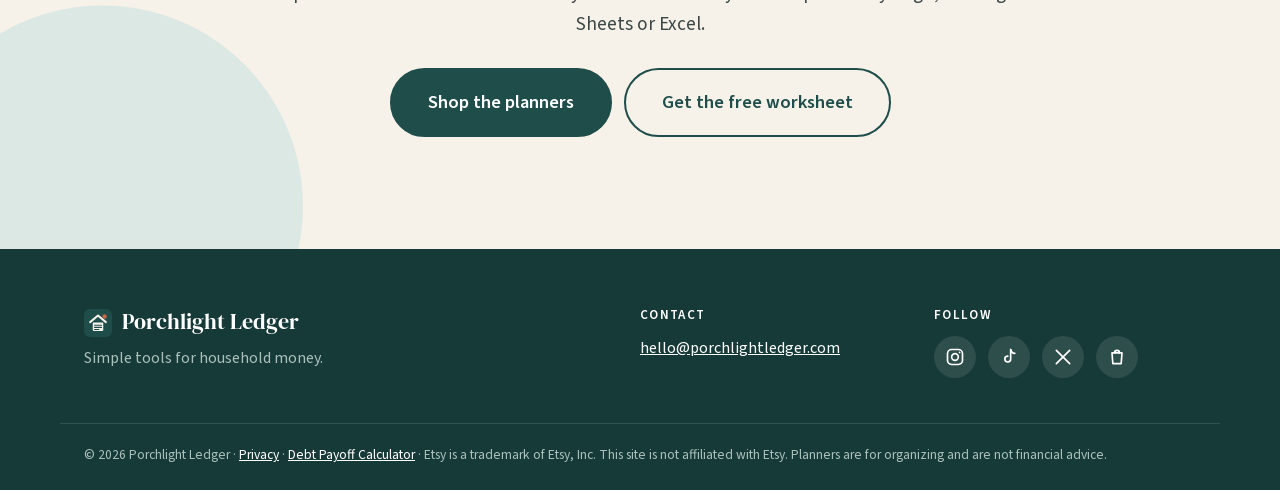
==== commit 1ede8d9c: "Hero: add Try the free Debt Calculator button; nav: Free Calculator link on home and calculator page" ====
--- a/debt-planner/index.html
+++ b/debt-planner/index.html
@@ -30,6 +30,7 @@
       <a href="/#shop">Shop</a>
       <a href="/#faq">FAQ</a>
       <a href="/#free">Free worksheet</a>
+      <a class="nav-keep" href="/debt-planner/" aria-current="page">Free Calculator</a>
       <a class="btn btn-small" href="https://www.etsy.com/shop/PorchlightLedger" target="_blank" rel="noopener">Shop the planners</a>
     </nav>
   </div>
--- a/styles.css
+++ b/styles.css
@@ -122,7 +122,7 @@
  .hero-grid,.bundle-grid{grid-template-columns:1fr;gap:36px}
  .pain-grid,.steps{grid-template-columns:1fr}
  .foot-grid{grid-template-columns:1fr}
- nav a:not(.btn){display:none}
+ nav a:not(.btn):not(.nav-keep){display:none}
 }
 @media (max-width:560px){body{font-size:17px}.grid{grid-template-columns:1fr}.signup{flex-direction:column}.signup .btn{width:100%}.brand{font-size:1.15rem}}
 @media (prefers-reduced-motion:reduce){html{scroll-behavior:auto}*{transition:none!important}}
@@ -185,4 +185,23 @@
 .free-grid .signup{margin:24px 0 14px}
 @media (max-width:820px){.seasonal-grid,.free-grid{grid-template-columns:1fr;gap:32px}.included-grid{grid-template-columns:1fr}.free-img{max-width:260px;margin:0 auto}.free-grid{text-align:center}}
 .calc-note{text-align:center;color:var(--muted);font-size:1.02rem;margin:-8px auto 0;max-width:640px}
-.calc-note a{font-weight:600}
+.calc-note p{margin:0 0 14px}
+/* hero CTAs: primary + outline + text link */
+.cta-row{align-items:center}
+.btn-link{font-weight:600;color:var(--teal);text-decoration:underline;text-underline-offset:3px;padding:8px 4px}
+.btn-link:hover{color:var(--terra-text)}
+nav a[aria-current=page]{color:var(--terra-text)}
+@media (max-width:1180px){nav{gap:18px}}
+@media (max-width:1060px){nav a:not(.btn):not(.nav-keep){display:none}}
+@media (max-width:560px){
+ .hero .cta-row{flex-direction:column;align-items:stretch;gap:10px}
+ .hero .cta-row .btn{text-align:center;width:100%}
+ .hero .cta-row .btn-link{text-align:center}
+ .nav{gap:10px}
+ nav{gap:12px}
+ nav .nav-keep{font-size:.92rem;white-space:nowrap}
+ nav .btn-small{padding:7px 12px;font-size:.88rem;white-space:nowrap}
+}
+.hero .cta-row .btn-link{flex-basis:100%;padding:2px 2px}
+.site-header .brand{white-space:nowrap}
+@media (max-width:480px){nav .nav-keep{display:none}}
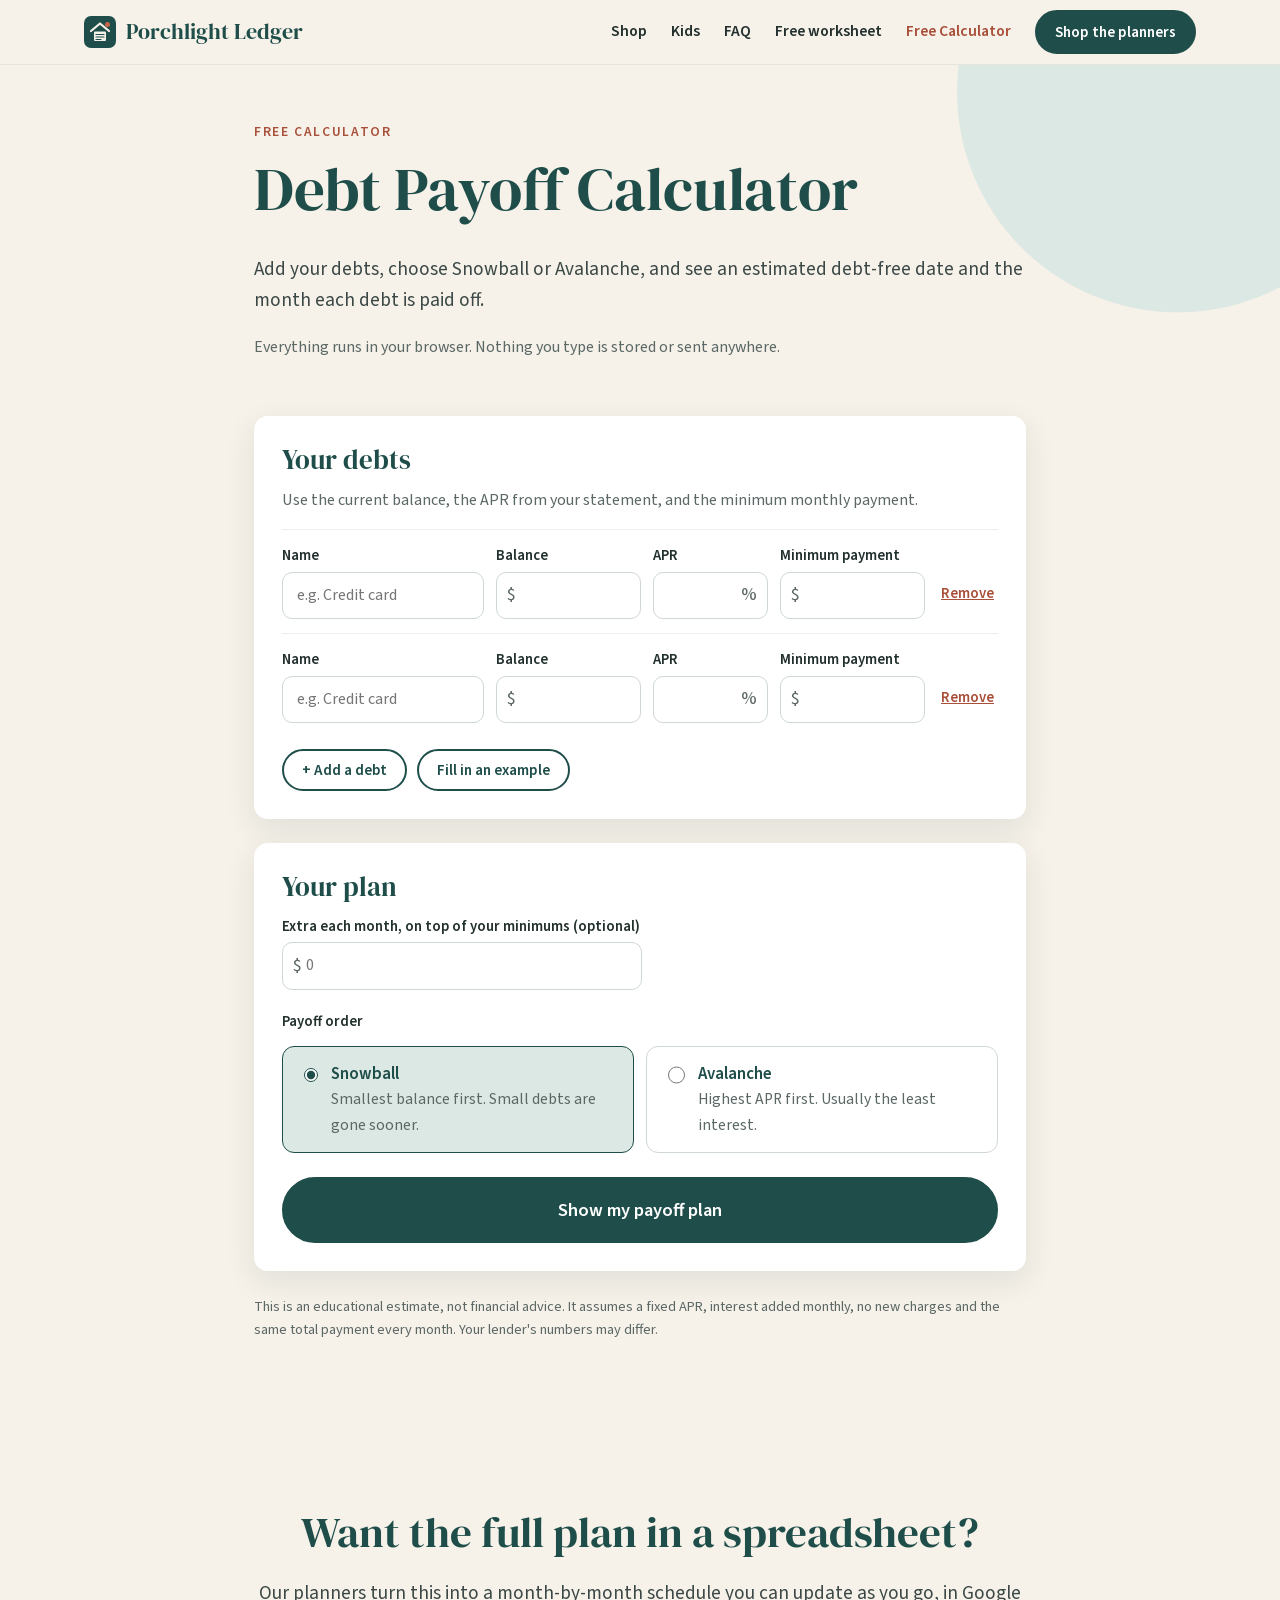
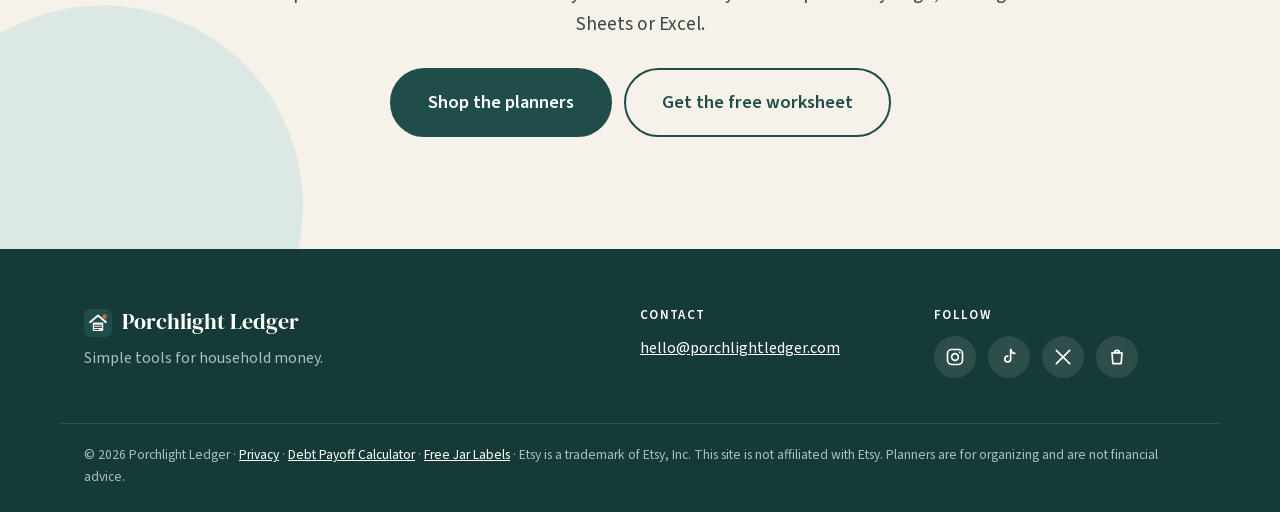
==== commit 79752f7c: "Add Kids money shop group, worksheet thanks page, nav/footer links, layout and contrast fixes, priva" ====
--- a/debt-planner/index.html
+++ b/debt-planner/index.html
@@ -17,7 +17,9 @@
 <meta property="og:url" content="https://porchlightledger.com/debt-planner/">
 <meta property="og:image" content="https://porchlightledger.com/img/og-image.jpg">
 <meta name="twitter:card" content="summary_large_image">
-<link rel="preload" href="../fonts/dm-serif-display.woff" as="font" type="font/woff" crossorigin>
+<link rel="preload" href="../fonts/dm-serif-display.woff2" as="font" type="font/woff2" crossorigin>
+<link rel="preload" href="../fonts/source-sans-400.woff2" as="font" type="font/woff2" crossorigin>
+<link rel="preload" href="../fonts/source-sans-600.woff2" as="font" type="font/woff2" crossorigin>
 <link rel="stylesheet" href="../styles.css">
 <link rel="stylesheet" href="planner.css">
 </head>
@@ -28,6 +30,7 @@
     <a class="brand" href="/" aria-label="Porchlight Ledger home"><img src="../favicon.svg" alt="" width="32" height="32"> Porchlight Ledger</a>
     <nav aria-label="Main">
       <a href="/#shop">Shop</a>
+      <a href="/#kids">Kids</a>
       <a href="/#faq">FAQ</a>
       <a href="/#free">Free worksheet</a>
       <a class="nav-keep" href="/debt-planner/" aria-current="page">Free Calculator</a>
@@ -53,7 +56,10 @@
         <legend><h2>Your debts</h2></legend>
         <p class="muted dp-help">Use the current balance, the APR from your statement, and the minimum monthly payment.</p>
         <div id="dp-errors" class="dp-errors" role="alert" tabindex="-1" hidden></div>
-        <div id="dp-rows"></div>
+        <div id="dp-rows">
+<div class="dp-row" role="group" aria-label="Debt 1"><div class="dp-field"><label for="d1-name">Name</label><div class="dp-money"><input id="d1-name" name="name" type="text" maxlength="40" autocomplete="off" placeholder="e.g. Credit card" aria-describedby="d1-name-err"></div><p class="dp-err" id="d1-name-err" hidden></p></div><div class="dp-field"><label for="d1-bal">Balance</label><div class="dp-money"><span aria-hidden="true">$</span><input id="d1-bal" name="balance" type="number" inputmode="decimal" min="0" step="0.01" required aria-describedby="d1-bal-err"></div><p class="dp-err" id="d1-bal-err" hidden></p></div><div class="dp-field"><label for="d1-apr">APR</label><div class="dp-money"><input id="d1-apr" name="apr" type="number" inputmode="decimal" min="0" max="100" step="0.01" required aria-describedby="d1-apr-err"><span aria-hidden="true">%</span></div><p class="dp-err" id="d1-apr-err" hidden></p></div><div class="dp-field"><label for="d1-min">Minimum payment</label><div class="dp-money"><span aria-hidden="true">$</span><input id="d1-min" name="minPayment" type="number" inputmode="decimal" min="0" step="0.01" required aria-describedby="d1-min-err"></div><p class="dp-err" id="d1-min-err" hidden></p></div><button type="button" class="dp-remove" aria-label="Remove debt 1">Remove</button></div>
+<div class="dp-row" role="group" aria-label="Debt 2"><div class="dp-field"><label for="d2-name">Name</label><div class="dp-money"><input id="d2-name" name="name" type="text" maxlength="40" autocomplete="off" placeholder="e.g. Credit card" aria-describedby="d2-name-err"></div><p class="dp-err" id="d2-name-err" hidden></p></div><div class="dp-field"><label for="d2-bal">Balance</label><div class="dp-money"><span aria-hidden="true">$</span><input id="d2-bal" name="balance" type="number" inputmode="decimal" min="0" step="0.01" required aria-describedby="d2-bal-err"></div><p class="dp-err" id="d2-bal-err" hidden></p></div><div class="dp-field"><label for="d2-apr">APR</label><div class="dp-money"><input id="d2-apr" name="apr" type="number" inputmode="decimal" min="0" max="100" step="0.01" required aria-describedby="d2-apr-err"><span aria-hidden="true">%</span></div><p class="dp-err" id="d2-apr-err" hidden></p></div><div class="dp-field"><label for="d2-min">Minimum payment</label><div class="dp-money"><span aria-hidden="true">$</span><input id="d2-min" name="minPayment" type="number" inputmode="decimal" min="0" step="0.01" required aria-describedby="d2-min-err"></div><p class="dp-err" id="d2-min-err" hidden></p></div><button type="button" class="dp-remove" aria-label="Remove debt 2">Remove</button></div>
+</div>
         <div class="dp-row-actions">
           <button type="button" class="btn btn-ghost btn-small" id="dp-add">+ Add a debt</button>
           <button type="button" class="btn btn-ghost btn-small" id="dp-example">Fill in an example</button>
@@ -114,10 +120,11 @@
     </div>
   </div>
   <div class="wrap foot-bottom">
-    <p>© 2026 Porchlight Ledger · <a href="/privacy.html">Privacy</a> · <a href="/debt-planner/">Debt Payoff Calculator</a> · Etsy is a trademark of Etsy, Inc. This site is not affiliated with Etsy. Planners are for organizing and are not financial advice.</p>
+    <p>© 2026 Porchlight Ledger · <a href="/privacy.html">Privacy</a> · <a href="/debt-planner/">Debt Payoff Calculator</a> · <a href="/jar-labels/">Free Jar Labels</a> · Etsy is a trademark of Etsy, Inc. This site is not affiliated with Etsy. Planners are for organizing and are not financial advice.</p>
   </div>
 </footer>
 <script src="payoff.js"></script>
 <script src="planner.js"></script>
+<!-- Cloudflare Web Analytics --><script type='module' src='https://static.cloudflareinsights.com/beacon.min.js' data-cf-beacon='{"token": "380beee3c141451485d3b26acbd522e6"}'></script><!-- End Cloudflare Web Analytics -->
 </body>
 </html>
--- a/styles.css
+++ b/styles.css
@@ -1,7 +1,7 @@
-@font-face{font-family:"DM Serif Display";src:url(fonts/dm-serif-display.woff) format("woff");font-display:swap}
-@font-face{font-family:"Source Sans Pro";src:url(fonts/source-sans-400.woff) format("woff");font-weight:400;font-display:swap}
-@font-face{font-family:"Source Sans Pro";src:url(fonts/source-sans-600.woff) format("woff");font-weight:600;font-display:swap}
-:root{--teal:#1F4E4A;--teal-d:#163a37;--sage:#DCE8E3;--sand:#F6F1E9;--terra:#C8664B;--terra-d:#ad5239;--terra-text:#A9503A;--ink:#22302e;--muted:#5b6866;--white:#fff;--r:14px;--shadow:0 10px 30px rgba(31,78,74,.10)}
+@font-face{font-family:"DM Serif Display";src:url(fonts/dm-serif-display.woff2) format("woff2"),url(fonts/dm-serif-display.woff) format("woff");font-display:swap}
+@font-face{font-family:"Source Sans Pro";src:url(fonts/source-sans-400.woff2) format("woff2"),url(fonts/source-sans-400.woff) format("woff");font-weight:400;font-display:swap}
+@font-face{font-family:"Source Sans Pro";src:url(fonts/source-sans-600.woff2) format("woff2"),url(fonts/source-sans-600.woff) format("woff");font-weight:600;font-display:swap}
+:root{--teal:#1F4E4A;--teal-d:#163a37;--sage:#DCE8E3;--sand:#F6F1E9;--terra:#C8664B;--terra-d:#ad5239;--terra-dd:#8f402b;--terra-text:#A9503A;--ink:#22302e;--muted:#5b6866;--white:#fff;--r:14px;--shadow:0 10px 30px rgba(31,78,74,.10)}
 *{box-sizing:border-box}
 html{scroll-behavior:smooth;scroll-padding-top:72px}
 body{margin:0;font:400 18px/1.6 "Source Sans Pro",system-ui,-apple-system,"Segoe UI",Arial,sans-serif;color:var(--ink);background:var(--sand)}
@@ -29,8 +29,8 @@
 .btn:focus-visible,input:focus-visible,a:focus-visible{outline:3px solid var(--terra);outline-offset:2px}
 .btn-ghost{background:transparent;color:var(--teal)}
 .btn-ghost:hover{background:var(--sage)}
-.btn-warm{background:var(--terra);border-color:var(--terra)}
-.btn-warm:hover{background:var(--terra-d)}
+.btn-warm{background:var(--terra-d);border-color:var(--terra-d)}
+.btn-warm:hover{background:var(--terra-dd);border-color:var(--terra-dd)}
 .btn-small{padding:8px 18px;font-size:.95rem}
 .btn-big{padding:18px 36px;font-size:1.15rem}
 /* header */
@@ -139,6 +139,7 @@
 .shop{background:#fff}
 .shop-group{font-size:1.6rem;margin:48px 0 20px;display:flex;align-items:center;gap:10px}
 .shop-group:first-of-type{margin-top:8px}
+.group-note{margin:-8px 0 20px;color:var(--muted);font-size:1rem}
 .count{font-family:"Source Sans Pro",sans-serif;font-size:.9rem;font-weight:600;background:var(--sage);color:var(--teal);border-radius:999px;padding:2px 10px}
 .shop .card{background:var(--sand);box-shadow:none;border:1px solid rgba(31,78,74,.1)}
 .card-img{position:relative;display:block}
@@ -205,3 +206,11 @@
 .hero .cta-row .btn-link{flex-basis:100%;padding:2px 2px}
 .site-header .brand{white-space:nowrap}
 @media (max-width:480px){nav .nav-keep{display:none}}
+@media (max-width:360px){
+ .wrap{padding:0 16px}
+ .nav{gap:6px}
+ nav{gap:8px}
+ .site-header .brand{font-size:1.05rem;gap:6px}
+ .site-header .brand img{width:28px;height:28px}
+ nav .btn-small{padding:6px 10px;font-size:.84rem}
+}
